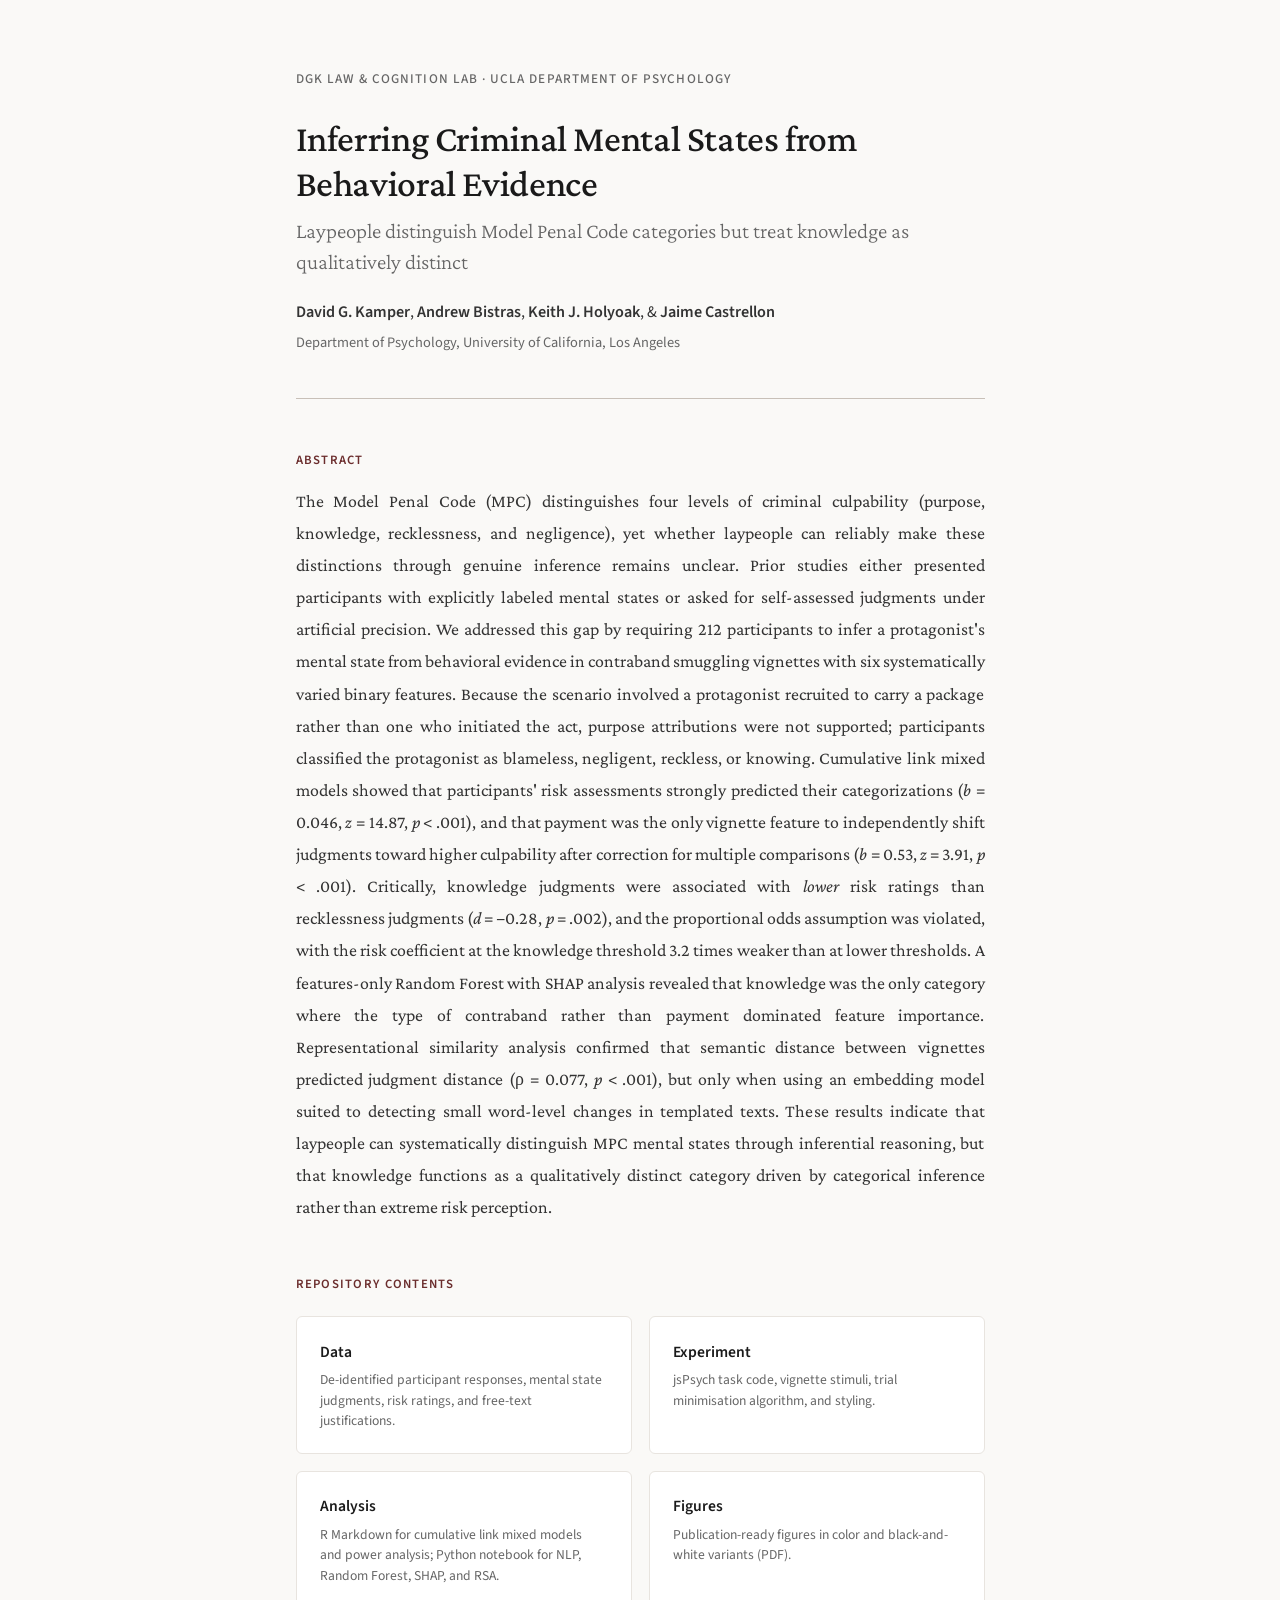
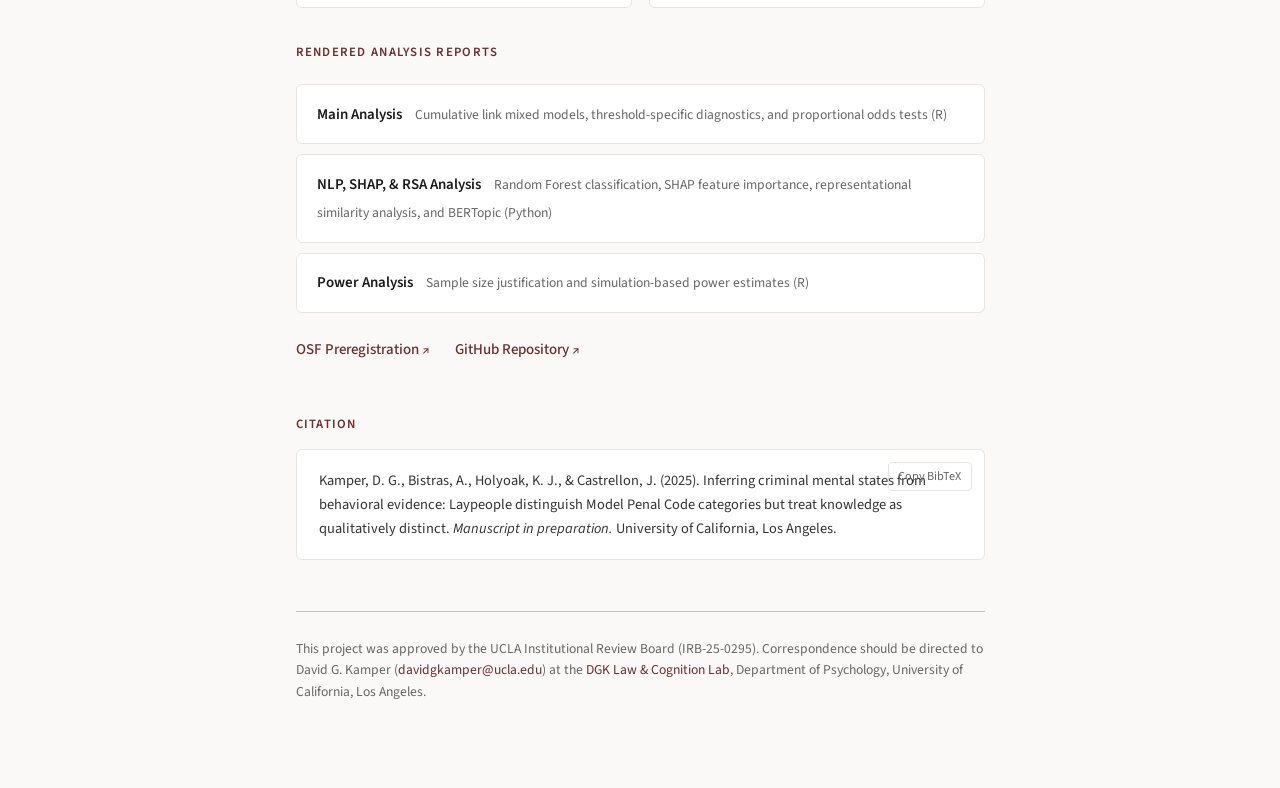
==== index.html @ 8cfec11e "Push Full Repo" ====
<!DOCTYPE html>
<html lang="en">
<head>
  <meta charset="UTF-8">
  <meta name="viewport" content="width=device-width, initial-scale=1.0">
  <title>Inferring Criminal Mental States from Behavioral Evidence</title>
  <meta name="description" content="Research materials for Kamper, Bistras, Holyoak, & Castrellon — Laypeople distinguish Model Penal Code categories but treat knowledge as qualitatively distinct.">
  <link rel="preconnect" href="https://fonts.googleapis.com">
  <link rel="preconnect" href="https://fonts.gstatic.com" crossorigin>
  <link href="https://fonts.googleapis.com/css2?family=Crimson+Pro:ital,wght@0,300;0,400;0,500;0,600;1,400&family=Source+Sans+3:wght@300;400;500;600&display=swap" rel="stylesheet">
  <style>
    :root {
      --serif: 'Crimson Pro', Georgia, 'Times New Roman', serif;
      --sans: 'Source Sans 3', 'Segoe UI', system-ui, sans-serif;
      --ink: #1a1a1a;
      --body: #333;
      --muted: #666;
      --rule: #c8c0b8;
      --bg: #faf9f7;
      --accent: #6b2d2d;
      --card-bg: #ffffff;
      --card-border: #e8e4df;
    }

    * { margin: 0; padding: 0; box-sizing: border-box; }

    html {
      font-size: 17px;
      scroll-behavior: smooth;
    }

    body {
      font-family: var(--sans);
      color: var(--body);
      background: var(--bg);
      line-height: 1.7;
      -webkit-font-smoothing: antialiased;
    }

    /* ---------- layout ---------- */
    .page {
      max-width: 740px;
      margin: 0 auto;
      padding: 4rem 1.5rem 5rem;
    }

    /* ---------- header ---------- */
    header {
      margin-bottom: 3rem;
      padding-bottom: 2.5rem;
      border-bottom: 1px solid var(--rule);
    }

    .lab-line {
      font-family: var(--sans);
      font-size: 0.78rem;
      font-weight: 500;
      letter-spacing: 0.08em;
      text-transform: uppercase;
      color: var(--muted);
      margin-bottom: 1.5rem;
    }

    h1 {
      font-family: var(--serif);
      font-size: 2.2rem;
      font-weight: 500;
      line-height: 1.2;
      color: var(--ink);
      margin-bottom: 0.6rem;
      letter-spacing: -0.01em;
    }

    .subtitle {
      font-family: var(--serif);
      font-size: 1.25rem;
      font-weight: 300;
      color: var(--muted);
      line-height: 1.45;
      margin-bottom: 1.2rem;
    }

    .authors {
      font-family: var(--sans);
      font-size: 0.95rem;
      color: var(--body);
      margin-bottom: 0.3rem;
    }

    .authors strong {
      font-weight: 600;
    }

    .affiliation {
      font-family: var(--sans);
      font-size: 0.85rem;
      color: var(--muted);
    }

    /* ---------- abstract ---------- */
    .abstract {
      margin-bottom: 3rem;
    }

    .abstract h2 {
      font-family: var(--sans);
      font-size: 0.75rem;
      font-weight: 600;
      letter-spacing: 0.1em;
      text-transform: uppercase;
      color: var(--accent);
      margin-bottom: 0.8rem;
    }

    .abstract p {
      font-family: var(--serif);
      font-size: 1.05rem;
      line-height: 1.8;
      color: var(--body);
      text-align: justify;
      hyphens: auto;
    }

    /* ---------- resources ---------- */
    .resources {
      margin-bottom: 3rem;
    }

    .resources h2 {
      font-family: var(--sans);
      font-size: 0.75rem;
      font-weight: 600;
      letter-spacing: 0.1em;
      text-transform: uppercase;
      color: var(--accent);
      margin-bottom: 1.2rem;
    }

    .card-grid {
      display: grid;
      grid-template-columns: 1fr 1fr;
      gap: 1rem;
    }

    .card {
      display: block;
      background: var(--card-bg);
      border: 1px solid var(--card-border);
      border-radius: 6px;
      padding: 1.25rem 1.4rem;
      text-decoration: none;
      color: var(--body);
      transition: border-color 0.2s, box-shadow 0.2s;
    }

    .card:hover {
      border-color: var(--accent);
      box-shadow: 0 2px 12px rgba(107, 45, 45, 0.08);
    }

    .card-label {
      font-family: var(--sans);
      font-size: 0.92rem;
      font-weight: 600;
      color: var(--ink);
      margin-bottom: 0.3rem;
    }

    .card-desc {
      font-family: var(--sans);
      font-size: 0.8rem;
      color: var(--muted);
      line-height: 1.5;
    }

    /* ---------- external links row ---------- */
    .sub-heading {
      font-family: var(--sans);
      font-size: 0.75rem;
      font-weight: 600;
      letter-spacing: 0.1em;
      text-transform: uppercase;
      color: var(--accent);
      margin-top: 2rem;
      margin-bottom: 1rem;
    }

    .report-links {
      display: flex;
      flex-direction: column;
      gap: 0.6rem;
    }

    .report-link {
      display: block;
      background: var(--card-bg);
      border: 1px solid var(--card-border);
      border-radius: 6px;
      padding: 0.85rem 1.2rem;
      text-decoration: none;
      color: var(--body);
      transition: border-color 0.2s, box-shadow 0.2s;
    }

    .report-link:hover {
      border-color: var(--accent);
      box-shadow: 0 2px 12px rgba(107, 45, 45, 0.08);
    }

    .report-title {
      font-family: var(--sans);
      font-size: 0.88rem;
      font-weight: 600;
      color: var(--ink);
      margin-right: 0.6rem;
    }

    .report-detail {
      font-family: var(--sans);
      font-size: 0.8rem;
      color: var(--muted);
    }

    /* ---------- ext links ---------- */
    .ext-links {
      display: flex;
      gap: 1.5rem;
      flex-wrap: wrap;
      margin-top: 1.4rem;
    }

    .ext-link {
      font-family: var(--sans);
      font-size: 0.88rem;
      font-weight: 500;
      color: var(--accent);
      text-decoration: none;
      border-bottom: 1px solid transparent;
      transition: border-color 0.2s;
    }

    .ext-link:hover {
      border-bottom-color: var(--accent);
    }

    .ext-link::after {
      content: ' ↗';
      font-size: 0.75rem;
    }

    /* ---------- citation ---------- */
    .citation {
      margin-bottom: 3rem;
    }

    .citation h2 {
      font-family: var(--sans);
      font-size: 0.75rem;
      font-weight: 600;
      letter-spacing: 0.1em;
      text-transform: uppercase;
      color: var(--accent);
      margin-bottom: 0.8rem;
    }

    .citation-block {
      background: var(--card-bg);
      border: 1px solid var(--card-border);
      border-radius: 6px;
      padding: 1.1rem 1.3rem;
      font-family: var(--sans);
      font-size: 0.85rem;
      line-height: 1.65;
      color: var(--body);
      position: relative;
    }

    .citation-block .copy-btn {
      position: absolute;
      top: 0.7rem;
      right: 0.7rem;
      background: none;
      border: 1px solid var(--card-border);
      border-radius: 4px;
      padding: 0.25rem 0.55rem;
      font-family: var(--sans);
      font-size: 0.72rem;
      color: var(--muted);
      cursor: pointer;
      transition: color 0.2s, border-color 0.2s;
    }

    .citation-block .copy-btn:hover {
      color: var(--accent);
      border-color: var(--accent);
    }

    /* ---------- footer ---------- */
    footer {
      border-top: 1px solid var(--rule);
      padding-top: 1.5rem;
      font-family: var(--sans);
      font-size: 0.8rem;
      color: var(--muted);
      line-height: 1.6;
    }

    footer a {
      color: var(--accent);
      text-decoration: none;
    }

    footer a:hover {
      text-decoration: underline;
    }

    /* ---------- responsive ---------- */
    @media (max-width: 600px) {
      html { font-size: 16px; }
      .page { padding: 2.5rem 1.2rem 3rem; }
      h1 { font-size: 1.9rem; }
      .subtitle { font-size: 1.1rem; }
      .card-grid { grid-template-columns: 1fr; }
    }
  </style>
</head>
<body>
  <div class="page">

    <!-- ===== HEADER ===== -->
    <header>
      <div class="lab-line">DGK Law &amp; Cognition Lab · UCLA Department of Psychology</div>
      <h1>Inferring Criminal Mental States from Behavioral Evidence</h1>
      <div class="subtitle">Laypeople distinguish Model Penal Code categories but treat knowledge as qualitatively distinct</div>
      <div class="authors"><strong>David G. Kamper</strong>, <strong>Andrew Bistras</strong>, <strong>Keith J. Holyoak</strong>, &amp; <strong>Jaime Castrellon</strong></div>
      <div class="affiliation">Department of Psychology, University of California, Los Angeles</div>
    </header>

    <!-- ===== ABSTRACT ===== -->
    <section class="abstract">
      <h2>Abstract</h2>
      <p>The Model Penal Code (MPC) distinguishes four levels of criminal culpability (purpose, knowledge, recklessness, and negligence), yet whether laypeople can reliably make these distinctions through genuine inference remains unclear. Prior studies either presented participants with explicitly labeled mental states or asked for self-assessed judgments under artificial precision. We addressed this gap by requiring 212 participants to infer a protagonist's mental state from behavioral evidence in contraband smuggling vignettes with six systematically varied binary features. Because the scenario involved a protagonist recruited to carry a package rather than one who initiated the act, purpose attributions were not supported; participants classified the protagonist as blameless, negligent, reckless, or knowing. Cumulative link mixed models showed that participants' risk assessments strongly predicted their categorizations (<em>b</em> = 0.046, <em>z</em> = 14.87, <em>p</em> &lt; .001), and that payment was the only vignette feature to independently shift judgments toward higher culpability after correction for multiple comparisons (<em>b</em> = 0.53, <em>z</em> = 3.91, <em>p</em> &lt; .001). Critically, knowledge judgments were associated with <em>lower</em> risk ratings than recklessness judgments (<em>d</em> = &minus;0.28, <em>p</em> = .002), and the proportional odds assumption was violated, with the risk coefficient at the knowledge threshold 3.2 times weaker than at lower thresholds. A features-only Random Forest with SHAP analysis revealed that knowledge was the only category where the type of contraband rather than payment dominated feature importance. Representational similarity analysis confirmed that semantic distance between vignettes predicted judgment distance (&rho; = 0.077, <em>p</em> &lt; .001), but only when using an embedding model suited to detecting small word-level changes in templated texts. These results indicate that laypeople can systematically distinguish MPC mental states through inferential reasoning, but that knowledge functions as a qualitatively distinct category driven by categorical inference rather than extreme risk perception.</p>
    </section>

    <!-- ===== REPOSITORY RESOURCES ===== -->
    <section class="resources">
      <h2>Repository Contents</h2>
      <div class="card-grid">
        <a class="card" href="https://github.com/DGK-Law-and-Cognition-Lab/Modeling-Guilty-Minds/tree/main/data">
          <div class="card-label">Data</div>
          <div class="card-desc">De-identified participant responses, mental state judgments, risk ratings, and free-text justifications.</div>
        </a>
        <a class="card" href="https://github.com/DGK-Law-and-Cognition-Lab/Modeling-Guilty-Minds/tree/main/experiment">
          <div class="card-label">Experiment</div>
          <div class="card-desc">jsPsych task code, vignette stimuli, trial minimisation algorithm, and styling.</div>
        </a>
        <a class="card" href="https://github.com/DGK-Law-and-Cognition-Lab/Modeling-Guilty-Minds/tree/main/analysis">
          <div class="card-label">Analysis</div>
          <div class="card-desc">R Markdown for cumulative link mixed models and power analysis; Python notebook for NLP, Random Forest, SHAP, and RSA.</div>
        </a>
        <a class="card" href="https://github.com/DGK-Law-and-Cognition-Lab/Modeling-Guilty-Minds/tree/main/figures">
          <div class="card-label">Figures</div>
          <div class="card-desc">Publication-ready figures in color and black-and-white variants (PDF).</div>
        </a>
      </div>

      <h2 class="sub-heading">Rendered Analysis Reports</h2>
      <div class="report-links">
        <a class="report-link" href="analysis/MPC_MainAnalysis_Updated.html">
          <span class="report-title">Main Analysis</span>
          <span class="report-detail">Cumulative link mixed models, threshold-specific diagnostics, and proportional odds tests (R)</span>
        </a>
        <a class="report-link" href="analysis/MPC_NLP_SHAP_Analysis_New_CleanedforHTML_2_0.html">
          <span class="report-title">NLP, SHAP, &amp; RSA Analysis</span>
          <span class="report-detail">Random Forest classification, SHAP feature importance, representational similarity analysis, and BERTopic (Python)</span>
        </a>
        <a class="report-link" href="analysis/MPC_PowerAnalysis.html">
          <span class="report-title">Power Analysis</span>
          <span class="report-detail">Sample size justification and simulation-based power estimates (R)</span>
        </a>
      </div>

      <div class="ext-links">
        <a class="ext-link" href="https://osf.io/72eg9">OSF Preregistration</a>
        <a class="ext-link" href="https://github.com/DGK-Law-and-Cognition-Lab/Modeling-Guilty-Minds">GitHub Repository</a>
      </div>
    </section>

    <!-- ===== CITATION ===== -->
    <section class="citation">
      <h2>Citation</h2>
      <div class="citation-block">
        <button class="copy-btn" onclick="copyBib()" id="copyBtn">Copy BibTeX</button>
        Kamper, D. G., Bistras, A., Holyoak, K. J., &amp; Castrellon, J. (2025). Inferring criminal mental states from behavioral evidence: Laypeople distinguish Model Penal Code categories but treat knowledge as qualitatively distinct. <em>Manuscript in preparation.</em> University of California, Los Angeles.
      </div>
    </section>

    <!-- ===== FOOTER ===== -->
    <footer>
      <p>This project was approved by the UCLA Institutional Review Board (IRB-25-0295). Correspondence should be directed to David G. Kamper (<a href="mailto:davidgkamper@ucla.edu">davidgkamper@ucla.edu</a>) at the <a href="https://github.com/DGK-Law-and-Cognition-Lab">DGK Law &amp; Cognition Lab</a>, Department of Psychology, University of California, Los Angeles.</p>
    </footer>

  </div>

  <script>
    function copyBib() {
      const bib = `@article{kamper2025inferring,
  title     = {Inferring criminal mental states from behavioral evidence: Laypeople distinguish Model Penal Code categories but treat knowledge as qualitatively distinct},
  author    = {Kamper, David G. and Bistras, Andrew and Holyoak, Keith J. and Castrellon, Jaime},
  year      = {2025},
  note      = {Manuscript in preparation},
  institution = {University of California, Los Angeles}
}`;
      navigator.clipboard.writeText(bib).then(() => {
        const btn = document.getElementById('copyBtn');
        btn.textContent = 'Copied';
        setTimeout(() => { btn.textContent = 'Copy BibTeX'; }, 2000);
      });
    }
  </script>
</body>
</html>
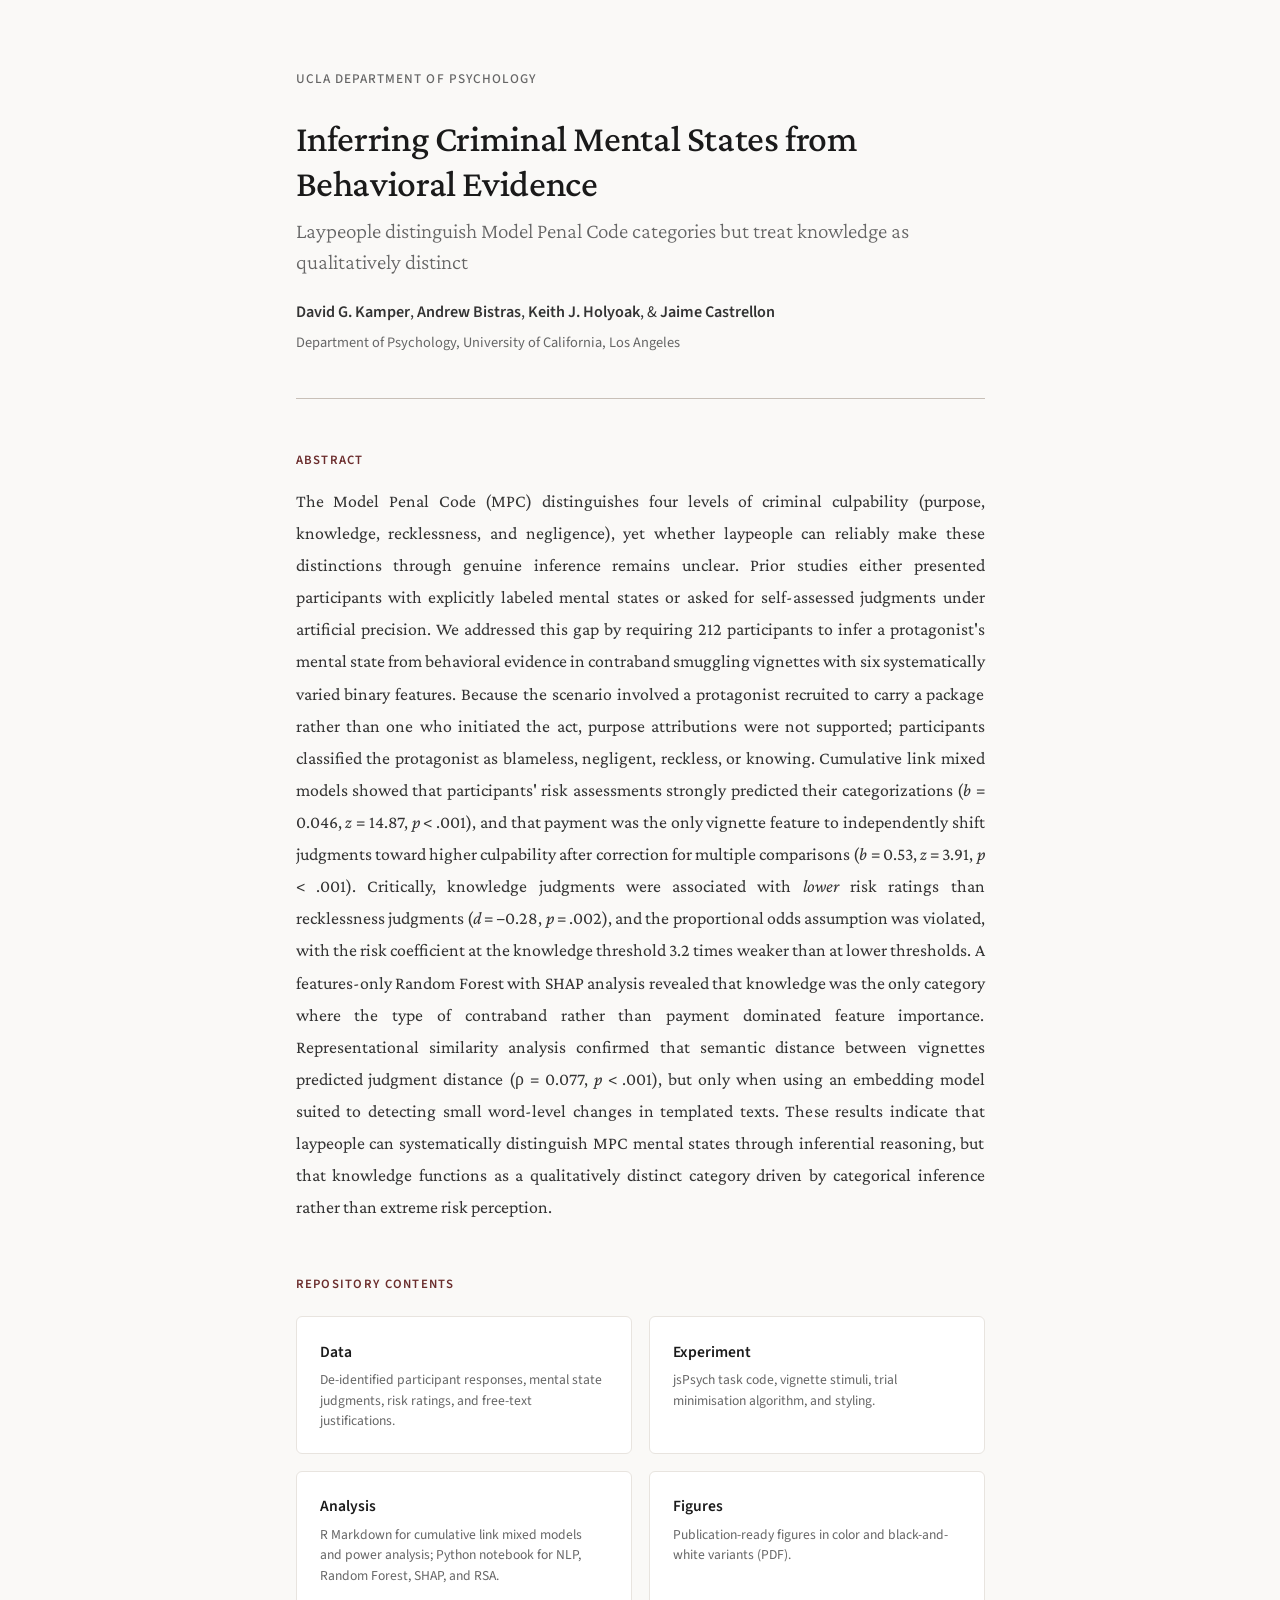
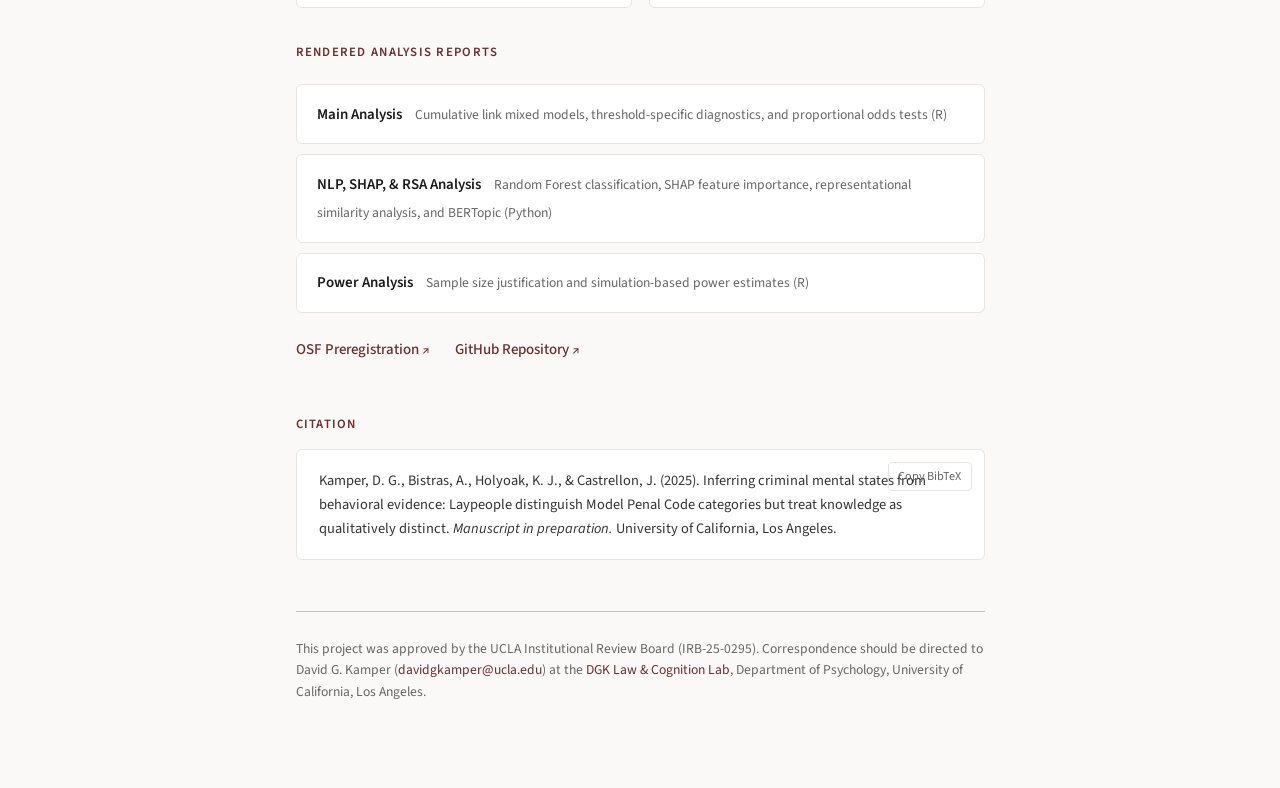
==== commit 56773021: "Remove lab name from header in index.html" ====
--- a/index.html
+++ b/index.html
@@ -329,7 +329,7 @@
 
     <!-- ===== HEADER ===== -->
     <header>
-      <div class="lab-line">DGK Law &amp; Cognition Lab · UCLA Department of Psychology</div>
+      <div class="lab-line"> UCLA Department of Psychology</div>
       <h1>Inferring Criminal Mental States from Behavioral Evidence</h1>
       <div class="subtitle">Laypeople distinguish Model Penal Code categories but treat knowledge as qualitatively distinct</div>
       <div class="authors"><strong>David G. Kamper</strong>, <strong>Andrew Bistras</strong>, <strong>Keith J. Holyoak</strong>, &amp; <strong>Jaime Castrellon</strong></div>
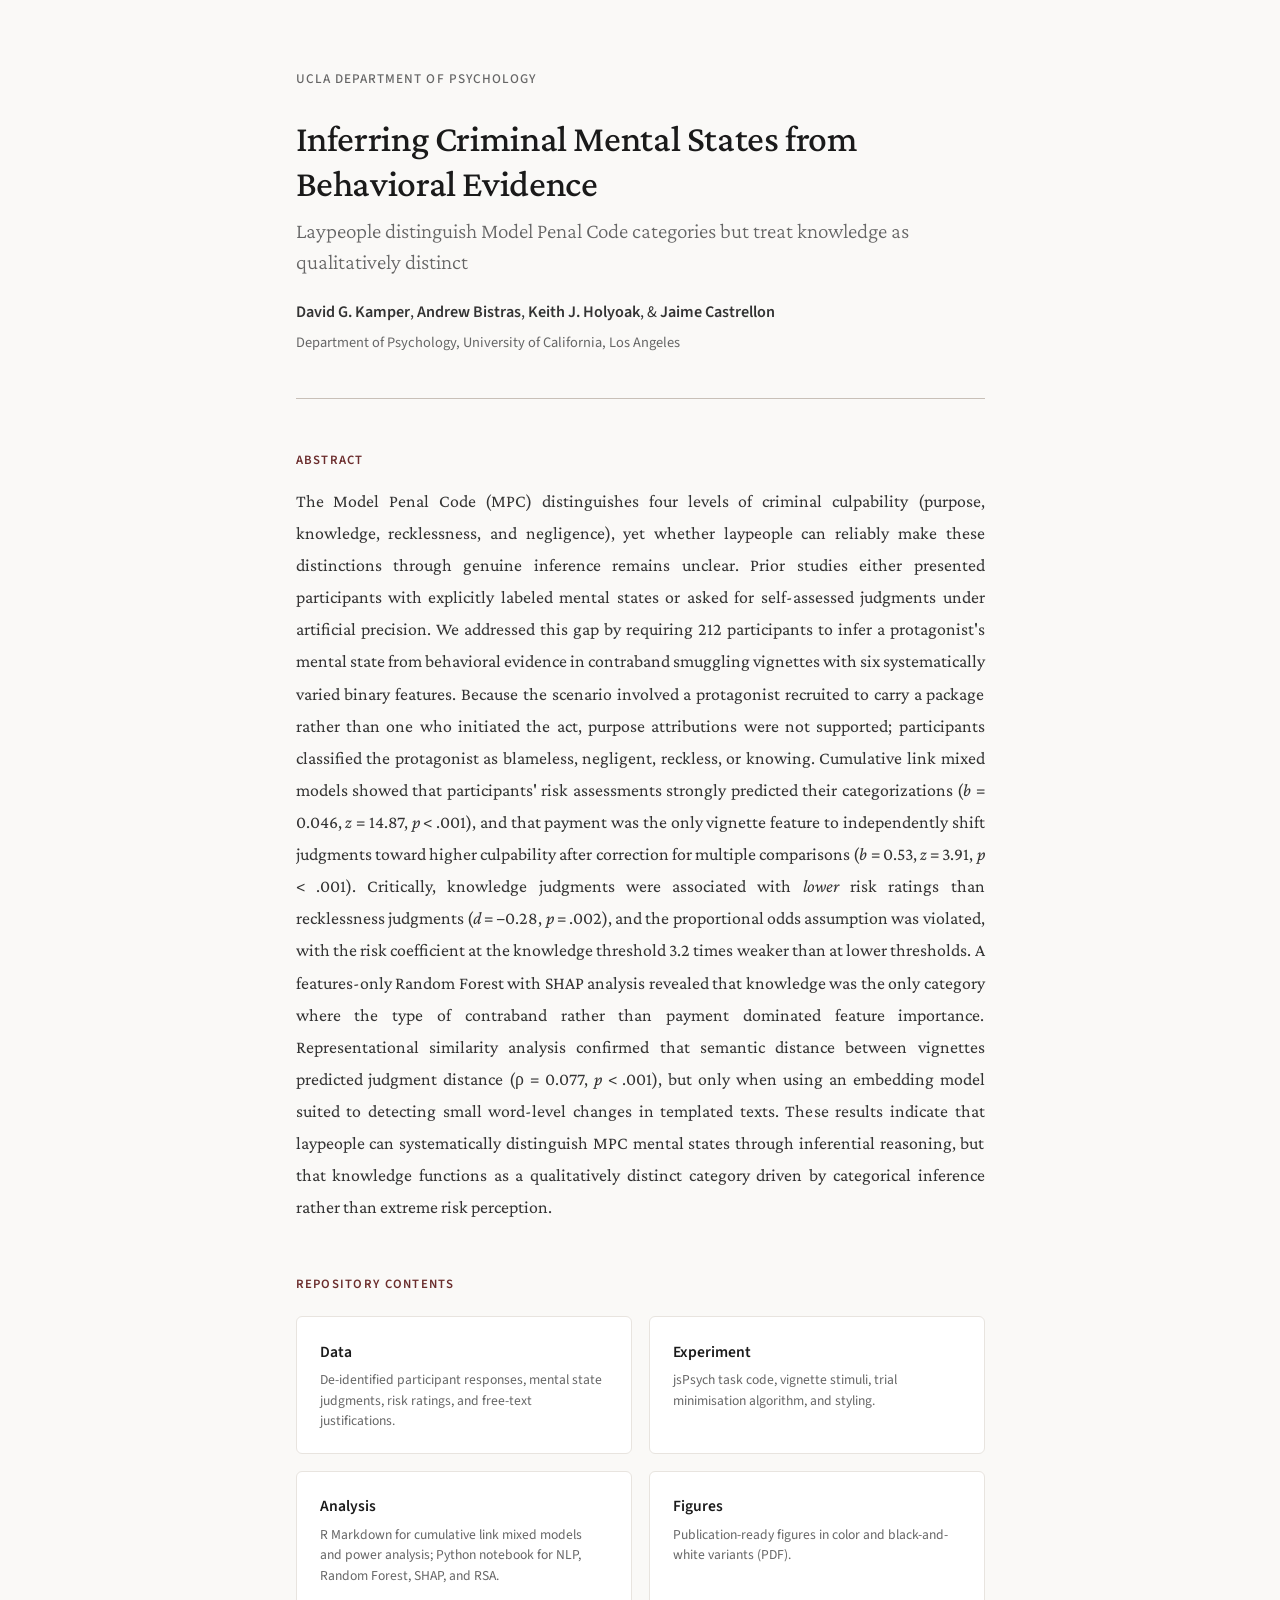
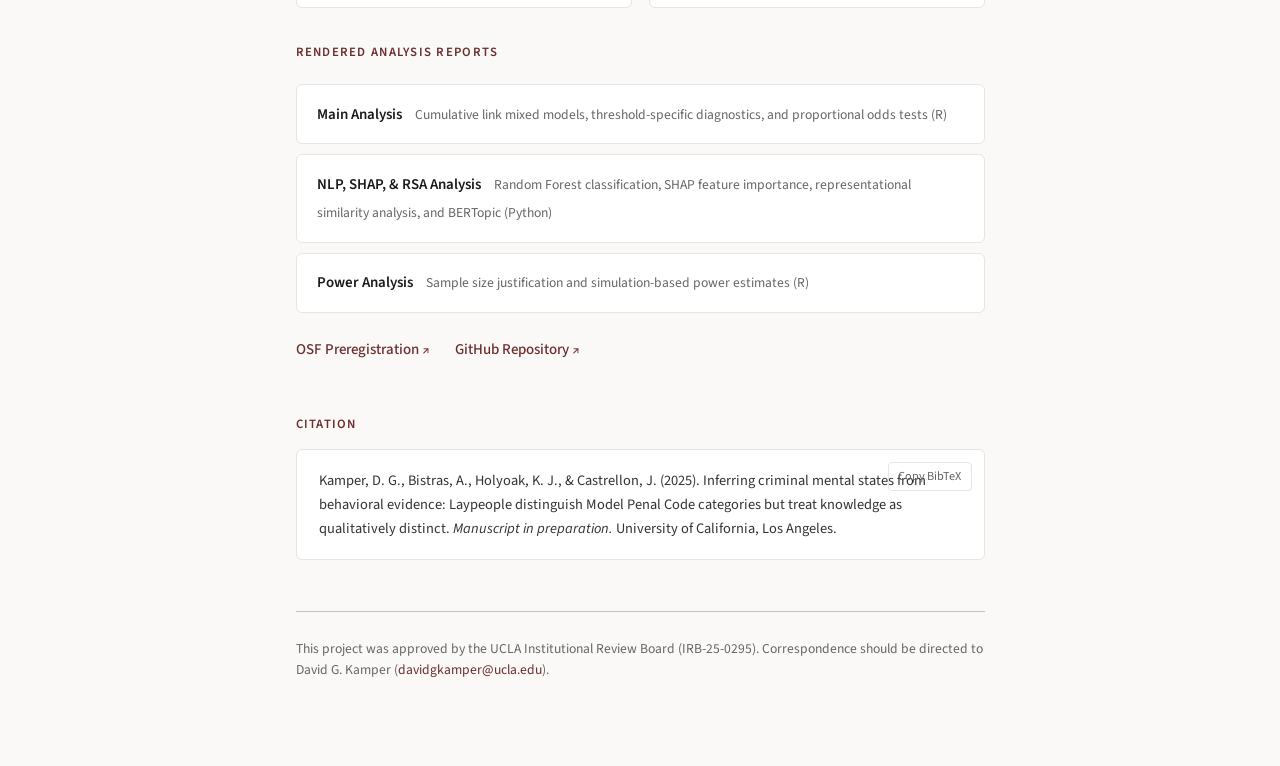
==== commit 775db3b4: "Update footer content in index.html Removed affiliation details from footer." ====
--- a/index.html
+++ b/index.html
@@ -397,7 +397,7 @@
 
     <!-- ===== FOOTER ===== -->
     <footer>
-      <p>This project was approved by the UCLA Institutional Review Board (IRB-25-0295). Correspondence should be directed to David G. Kamper (<a href="mailto:davidgkamper@ucla.edu">davidgkamper@ucla.edu</a>) at the <a href="https://github.com/DGK-Law-and-Cognition-Lab">DGK Law &amp; Cognition Lab</a>, Department of Psychology, University of California, Los Angeles.</p>
+      <p>This project was approved by the UCLA Institutional Review Board (IRB-25-0295). Correspondence should be directed to David G. Kamper (<a href="mailto:davidgkamper@ucla.edu">davidgkamper@ucla.edu</a>).</p>
     </footer>
 
   </div>
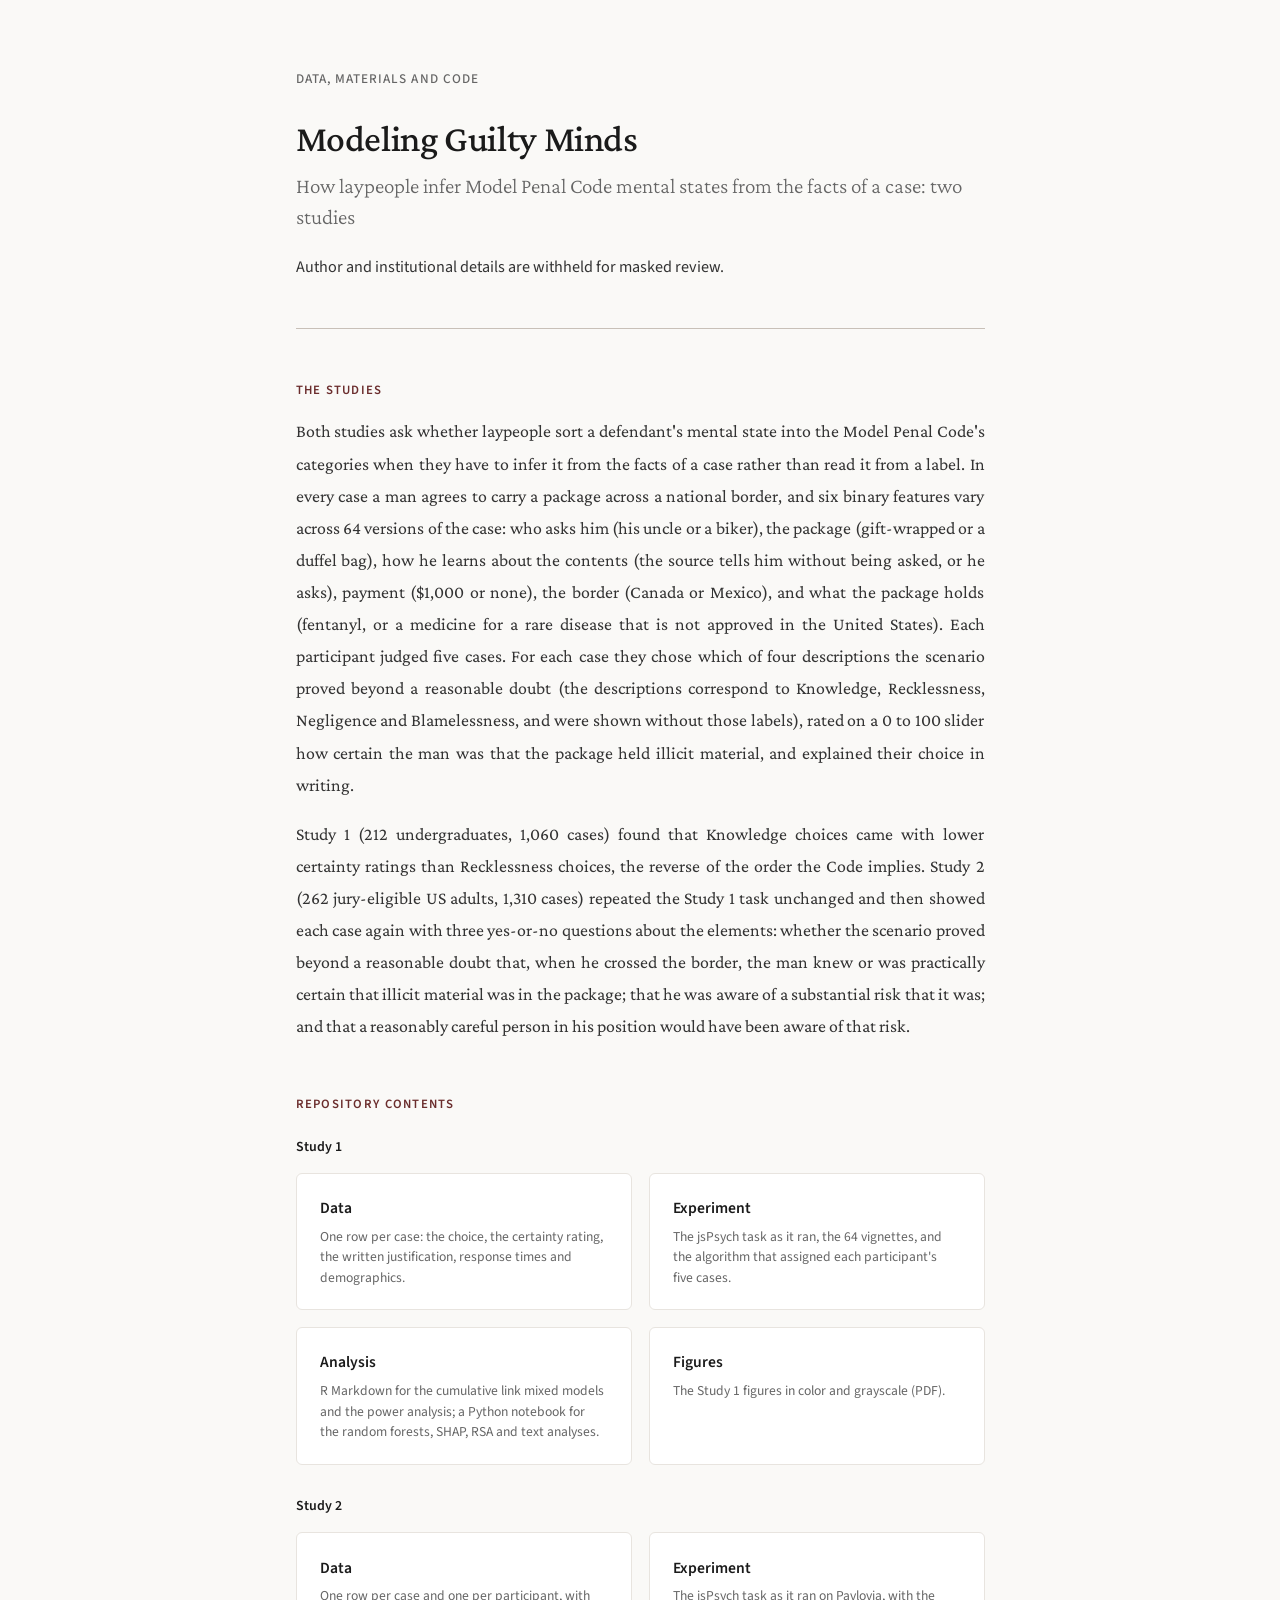
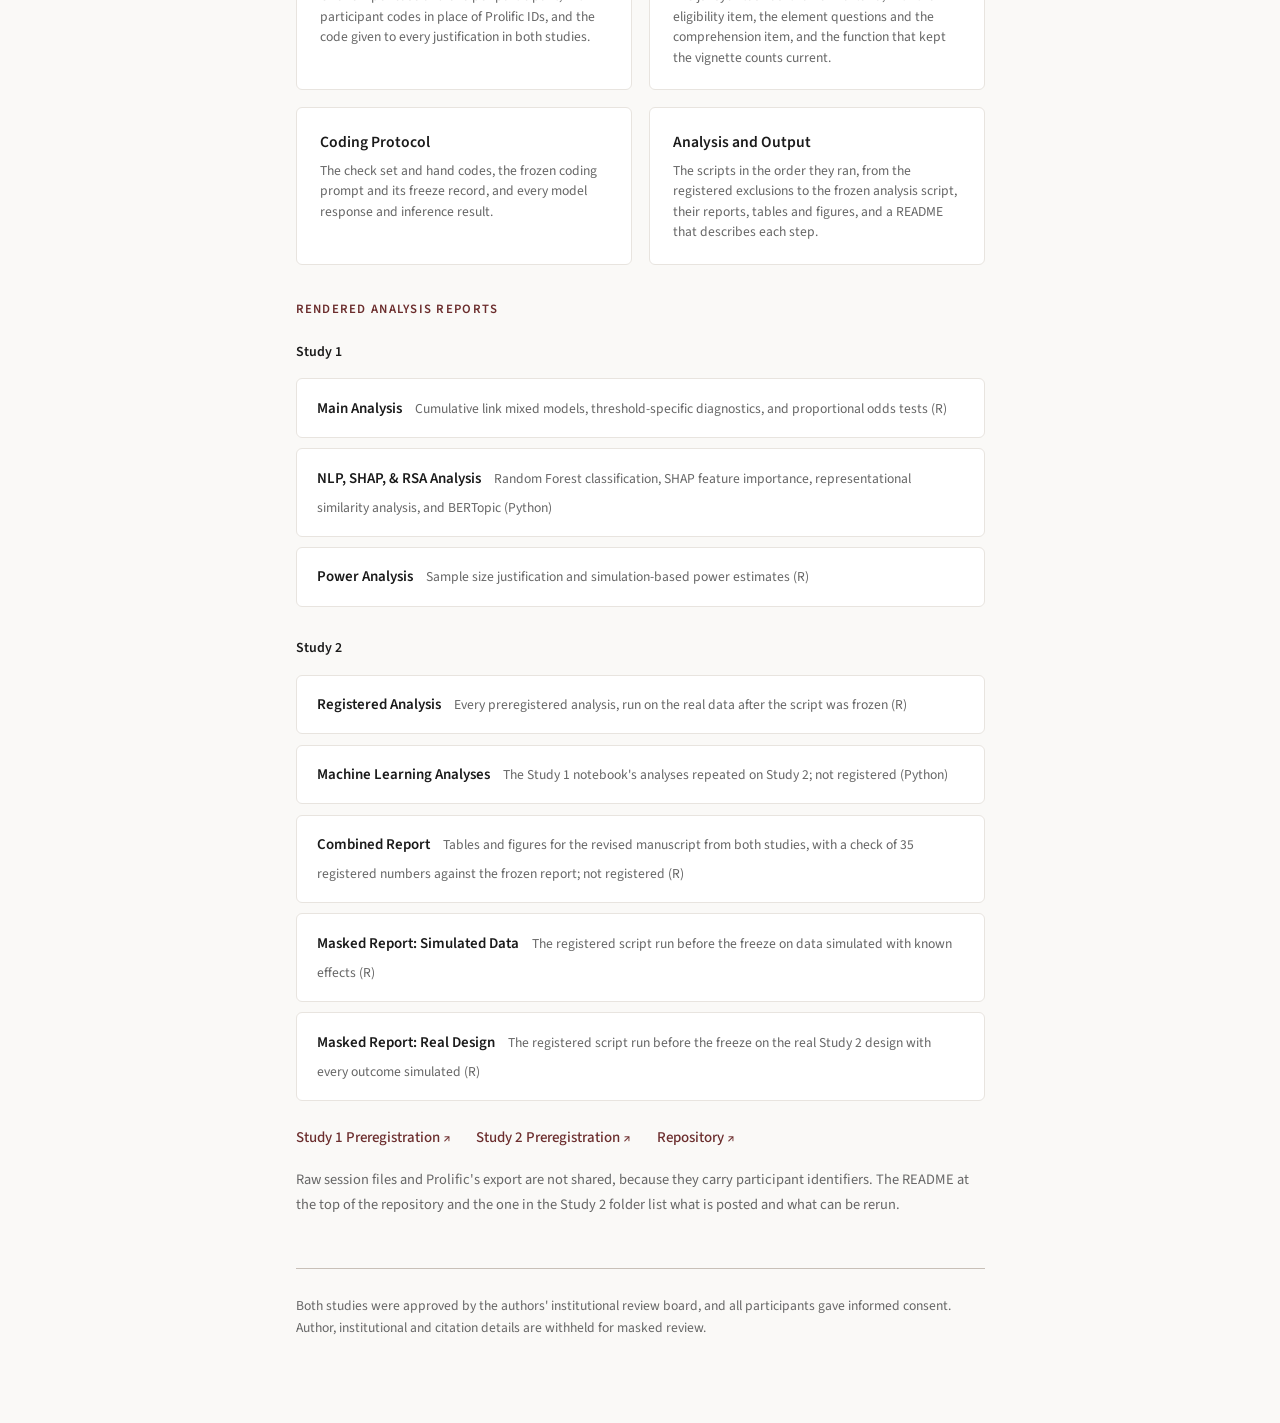
==== commit 9ff924e9: "12102026 full push" ====
--- a/index.html
+++ b/index.html
@@ -3,8 +3,8 @@
 <head>
   <meta charset="UTF-8">
   <meta name="viewport" content="width=device-width, initial-scale=1.0">
-  <title>Inferring Criminal Mental States from Behavioral Evidence</title>
-  <meta name="description" content="Research materials for Kamper, Bistras, Holyoak, & Castrellon — Laypeople distinguish Model Penal Code categories but treat knowledge as qualitatively distinct.">
+  <title>Modeling Guilty Minds: Data, Materials and Code</title>
+  <meta name="description" content="Data, experimental materials and analysis code for two studies of how laypeople infer Model Penal Code mental states. Anonymized for masked review.">
   <link rel="preconnect" href="https://fonts.googleapis.com">
   <link rel="preconnect" href="https://fonts.gstatic.com" crossorigin>
   <link href="https://fonts.googleapis.com/css2?family=Crimson+Pro:ital,wght@0,300;0,400;0,500;0,600;1,400&family=Source+Sans+3:wght@300;400;500;600&display=swap" rel="stylesheet">
@@ -322,6 +322,34 @@
       .subtitle { font-size: 1.1rem; }
       .card-grid { grid-template-columns: 1fr; }
     }
+
+    /* ---------- study groups ---------- */
+    .resources h3 {
+      font-family: var(--sans);
+      font-size: 0.82rem;
+      font-weight: 600;
+      color: var(--ink);
+      margin: 1.8rem 0 0.8rem;
+    }
+
+    .resources h3:first-of-type {
+      margin-top: 0;
+    }
+
+    .sub-heading + h3 {
+      margin-top: 0;
+    }
+
+    .abstract p + p {
+      margin-top: 1rem;
+    }
+
+    .note {
+      font-family: var(--sans);
+      font-size: 0.85rem;
+      color: var(--muted);
+      margin-top: 1rem;
+    }
   </style>
 </head>
 <body>
@@ -329,94 +357,117 @@
 
     <!-- ===== HEADER ===== -->
     <header>
-      <div class="lab-line"> UCLA Department of Psychology</div>
-      <h1>Inferring Criminal Mental States from Behavioral Evidence</h1>
-      <div class="subtitle">Laypeople distinguish Model Penal Code categories but treat knowledge as qualitatively distinct</div>
-      <div class="authors"><strong>David G. Kamper</strong>, <strong>Andrew Bistras</strong>, <strong>Keith J. Holyoak</strong>, &amp; <strong>Jaime Castrellon</strong></div>
-      <div class="affiliation">Department of Psychology, University of California, Los Angeles</div>
+      <div class="lab-line">Data, materials and code</div>
+      <h1>Modeling Guilty Minds</h1>
+      <div class="subtitle">How laypeople infer Model Penal Code mental states from the facts of a case: two studies</div>
+      <div class="authors">Author and institutional details are withheld for masked review.</div>
     </header>
 
-    <!-- ===== ABSTRACT ===== -->
+    <!-- ===== THE STUDIES ===== -->
     <section class="abstract">
-      <h2>Abstract</h2>
-      <p>The Model Penal Code (MPC) distinguishes four levels of criminal culpability (purpose, knowledge, recklessness, and negligence), yet whether laypeople can reliably make these distinctions through genuine inference remains unclear. Prior studies either presented participants with explicitly labeled mental states or asked for self-assessed judgments under artificial precision. We addressed this gap by requiring 212 participants to infer a protagonist's mental state from behavioral evidence in contraband smuggling vignettes with six systematically varied binary features. Because the scenario involved a protagonist recruited to carry a package rather than one who initiated the act, purpose attributions were not supported; participants classified the protagonist as blameless, negligent, reckless, or knowing. Cumulative link mixed models showed that participants' risk assessments strongly predicted their categorizations (<em>b</em> = 0.046, <em>z</em> = 14.87, <em>p</em> &lt; .001), and that payment was the only vignette feature to independently shift judgments toward higher culpability after correction for multiple comparisons (<em>b</em> = 0.53, <em>z</em> = 3.91, <em>p</em> &lt; .001). Critically, knowledge judgments were associated with <em>lower</em> risk ratings than recklessness judgments (<em>d</em> = &minus;0.28, <em>p</em> = .002), and the proportional odds assumption was violated, with the risk coefficient at the knowledge threshold 3.2 times weaker than at lower thresholds. A features-only Random Forest with SHAP analysis revealed that knowledge was the only category where the type of contraband rather than payment dominated feature importance. Representational similarity analysis confirmed that semantic distance between vignettes predicted judgment distance (&rho; = 0.077, <em>p</em> &lt; .001), but only when using an embedding model suited to detecting small word-level changes in templated texts. These results indicate that laypeople can systematically distinguish MPC mental states through inferential reasoning, but that knowledge functions as a qualitatively distinct category driven by categorical inference rather than extreme risk perception.</p>
+      <h2>The Studies</h2>
+      <p>Both studies ask whether laypeople sort a defendant's mental state into the Model Penal Code's categories when they have to infer it from the facts of a case rather than read it from a label. In every case a man agrees to carry a package across a national border, and six binary features vary across 64 versions of the case: who asks him (his uncle or a biker), the package (gift-wrapped or a duffel bag), how he learns about the contents (the source tells him without being asked, or he asks), payment ($1,000 or none), the border (Canada or Mexico), and what the package holds (fentanyl, or a medicine for a rare disease that is not approved in the United States). Each participant judged five cases. For each case they chose which of four descriptions the scenario proved beyond a reasonable doubt (the descriptions correspond to Knowledge, Recklessness, Negligence and Blamelessness, and were shown without those labels), rated on a 0 to 100 slider how certain the man was that the package held illicit material, and explained their choice in writing.</p>
+      <p>Study 1 (212 undergraduates, 1,060 cases) found that Knowledge choices came with lower certainty ratings than Recklessness choices, the reverse of the order the Code implies. Study 2 (262 jury-eligible US adults, 1,310 cases) repeated the Study 1 task unchanged and then showed each case again with three yes-or-no questions about the elements: whether the scenario proved beyond a reasonable doubt that, when he crossed the border, the man knew or was practically certain that illicit material was in the package; that he was aware of a substantial risk that it was; and that a reasonably careful person in his position would have been aware of that risk.</p>
     </section>
 
     <!-- ===== REPOSITORY RESOURCES ===== -->
     <section class="resources">
       <h2>Repository Contents</h2>
+
+      <h3>Study 1</h3>
       <div class="card-grid">
-        <a class="card" href="https://github.com/DGK-Law-and-Cognition-Lab/Modeling-Guilty-Minds/tree/main/data">
+        <a class="card" href="https://github.com/DGK-Law-and-Cognition-Lab/Modeling-Guilty-Minds/tree/main/study1/data">
           <div class="card-label">Data</div>
-          <div class="card-desc">De-identified participant responses, mental state judgments, risk ratings, and free-text justifications.</div>
-        </a>
-        <a class="card" href="https://github.com/DGK-Law-and-Cognition-Lab/Modeling-Guilty-Minds/tree/main/experiment">
+          <div class="card-desc">One row per case: the choice, the certainty rating, the written justification, response times and demographics.</div>
+        </a>
+        <a class="card" href="https://github.com/DGK-Law-and-Cognition-Lab/Modeling-Guilty-Minds/tree/main/study1/experiment">
           <div class="card-label">Experiment</div>
-          <div class="card-desc">jsPsych task code, vignette stimuli, trial minimisation algorithm, and styling.</div>
-        </a>
-        <a class="card" href="https://github.com/DGK-Law-and-Cognition-Lab/Modeling-Guilty-Minds/tree/main/analysis">
+          <div class="card-desc">The jsPsych task as it ran, the 64 vignettes, and the algorithm that assigned each participant's five cases.</div>
+        </a>
+        <a class="card" href="https://github.com/DGK-Law-and-Cognition-Lab/Modeling-Guilty-Minds/tree/main/study1/analysis">
           <div class="card-label">Analysis</div>
-          <div class="card-desc">R Markdown for cumulative link mixed models and power analysis; Python notebook for NLP, Random Forest, SHAP, and RSA.</div>
-        </a>
-        <a class="card" href="https://github.com/DGK-Law-and-Cognition-Lab/Modeling-Guilty-Minds/tree/main/figures">
+          <div class="card-desc">R Markdown for the cumulative link mixed models and the power analysis; a Python notebook for the random forests, SHAP, RSA and text analyses.</div>
+        </a>
+        <a class="card" href="https://github.com/DGK-Law-and-Cognition-Lab/Modeling-Guilty-Minds/tree/main/study1/figures">
           <div class="card-label">Figures</div>
-          <div class="card-desc">Publication-ready figures in color and black-and-white variants (PDF).</div>
+          <div class="card-desc">The Study 1 figures in color and grayscale (PDF).</div>
         </a>
       </div>
 
+      <h3>Study 2</h3>
+      <div class="card-grid">
+        <a class="card" href="https://github.com/DGK-Law-and-Cognition-Lab/Modeling-Guilty-Minds/tree/main/study2/data">
+          <div class="card-label">Data</div>
+          <div class="card-desc">One row per case and one per participant, with participant codes in place of Prolific IDs, and the code given to every justification in both studies.</div>
+        </a>
+        <a class="card" href="https://github.com/DGK-Law-and-Cognition-Lab/Modeling-Guilty-Minds/tree/main/study2/experiment">
+          <div class="card-label">Experiment</div>
+          <div class="card-desc">The jsPsych task as it ran on Pavlovia, with the eligibility item, the element questions and the comprehension item, and the function that kept the vignette counts current.</div>
+        </a>
+        <a class="card" href="https://github.com/DGK-Law-and-Cognition-Lab/Modeling-Guilty-Minds/tree/main/study2/protocol">
+          <div class="card-label">Coding Protocol</div>
+          <div class="card-desc">The check set and hand codes, the frozen coding prompt and its freeze record, and every model response and inference result.</div>
+        </a>
+        <a class="card" href="https://github.com/DGK-Law-and-Cognition-Lab/Modeling-Guilty-Minds/tree/main/study2">
+          <div class="card-label">Analysis and Output</div>
+          <div class="card-desc">The scripts in the order they ran, from the registered exclusions to the frozen analysis script, their reports, tables and figures, and a README that describes each step.</div>
+        </a>
+      </div>
+
       <h2 class="sub-heading">Rendered Analysis Reports</h2>
+      <h3>Study 1</h3>
       <div class="report-links">
-        <a class="report-link" href="analysis/MPC_MainAnalysis_Updated.html">
+        <a class="report-link" href="study1/analysis/MPC_MainAnalysis_Updated.html">
           <span class="report-title">Main Analysis</span>
           <span class="report-detail">Cumulative link mixed models, threshold-specific diagnostics, and proportional odds tests (R)</span>
         </a>
-        <a class="report-link" href="analysis/MPC_NLP_SHAP_Analysis_New_CleanedforHTML_2_0.html">
+        <a class="report-link" href="study1/analysis/MPC_NLP_SHAP_Analysis_New_CleanedforHTML_2_0.html">
           <span class="report-title">NLP, SHAP, &amp; RSA Analysis</span>
           <span class="report-detail">Random Forest classification, SHAP feature importance, representational similarity analysis, and BERTopic (Python)</span>
         </a>
-        <a class="report-link" href="analysis/MPC_PowerAnalysis.html">
+        <a class="report-link" href="study1/analysis/MPC_PowerAnalysis.html">
           <span class="report-title">Power Analysis</span>
           <span class="report-detail">Sample size justification and simulation-based power estimates (R)</span>
         </a>
       </div>
 
+      <h3>Study 2</h3>
+      <div class="report-links">
+        <a class="report-link" href="study2/output/MPC_Study2_Analysis_real.html">
+          <span class="report-title">Registered Analysis</span>
+          <span class="report-detail">Every preregistered analysis, run on the real data after the script was frozen (R)</span>
+        </a>
+        <a class="report-link" href="study2/output/nlp/05_nlp_study2.html">
+          <span class="report-title">Machine Learning Analyses</span>
+          <span class="report-detail">The Study 1 notebook's analyses repeated on Study 2; not registered (Python)</span>
+        </a>
+        <a class="report-link" href="study2/output/combined/06_combined_report.html">
+          <span class="report-title">Combined Report</span>
+          <span class="report-detail">Tables and figures for the revised manuscript from both studies, with a check of 35 registered numbers against the frozen report; not registered (R)</span>
+        </a>
+        <a class="report-link" href="study2/output/MPC_Study2_Analysis_simulated.html">
+          <span class="report-title">Masked Report: Simulated Data</span>
+          <span class="report-detail">The registered script run before the freeze on data simulated with known effects (R)</span>
+        </a>
+        <a class="report-link" href="study2/output/MPC_Study2_Analysis_structure.html">
+          <span class="report-title">Masked Report: Real Design</span>
+          <span class="report-detail">The registered script run before the freeze on the real Study 2 design with every outcome simulated (R)</span>
+        </a>
+      </div>
+
       <div class="ext-links">
-        <a class="ext-link" href="https://osf.io/72eg9">OSF Preregistration</a>
-        <a class="ext-link" href="https://github.com/DGK-Law-and-Cognition-Lab/Modeling-Guilty-Minds">GitHub Repository</a>
+        <a class="ext-link" href="https://osf.io/tkf3m/overview?view_only=f9056adb3db04f85b254662921b655af">Study 1 Preregistration</a>
+        <a class="ext-link" href="https://osf.io/bpwjn/overview?view_only=11539a9901d24b96894766289e7313eb">Study 2 Preregistration</a>
+        <a class="ext-link" href="https://github.com/DGK-Law-and-Cognition-Lab/Modeling-Guilty-Minds">Repository</a>
       </div>
-    </section>
-
-    <!-- ===== CITATION ===== -->
-    <section class="citation">
-      <h2>Citation</h2>
-      <div class="citation-block">
-        <button class="copy-btn" onclick="copyBib()" id="copyBtn">Copy BibTeX</button>
-        Kamper, D. G., Bistras, A., Holyoak, K. J., &amp; Castrellon, J. (2025). Inferring criminal mental states from behavioral evidence: Laypeople distinguish Model Penal Code categories but treat knowledge as qualitatively distinct. <em>Manuscript in preparation.</em> University of California, Los Angeles.
-      </div>
+      <p class="note">Raw session files and Prolific's export are not shared, because they carry participant identifiers. The README at the top of the repository and the one in the Study 2 folder list what is posted and what can be rerun.</p>
     </section>
 
     <!-- ===== FOOTER ===== -->
     <footer>
-      <p>This project was approved by the UCLA Institutional Review Board (IRB-25-0295). Correspondence should be directed to David G. Kamper (<a href="mailto:davidgkamper@ucla.edu">davidgkamper@ucla.edu</a>).</p>
+      <p>Both studies were approved by the authors' institutional review board, and all participants gave informed consent. Author, institutional and citation details are withheld for masked review.</p>
     </footer>
 
   </div>
-
-  <script>
-    function copyBib() {
-      const bib = `@article{kamper2025inferring,
-  title     = {Inferring criminal mental states from behavioral evidence: Laypeople distinguish Model Penal Code categories but treat knowledge as qualitatively distinct},
-  author    = {Kamper, David G. and Bistras, Andrew and Holyoak, Keith J. and Castrellon, Jaime},
-  year      = {2025},
-  note      = {Manuscript in preparation},
-  institution = {University of California, Los Angeles}
-}`;
-      navigator.clipboard.writeText(bib).then(() => {
-        const btn = document.getElementById('copyBtn');
-        btn.textContent = 'Copied';
-        setTimeout(() => { btn.textContent = 'Copy BibTeX'; }, 2000);
-      });
-    }
-  </script>
 </body>
 </html>
